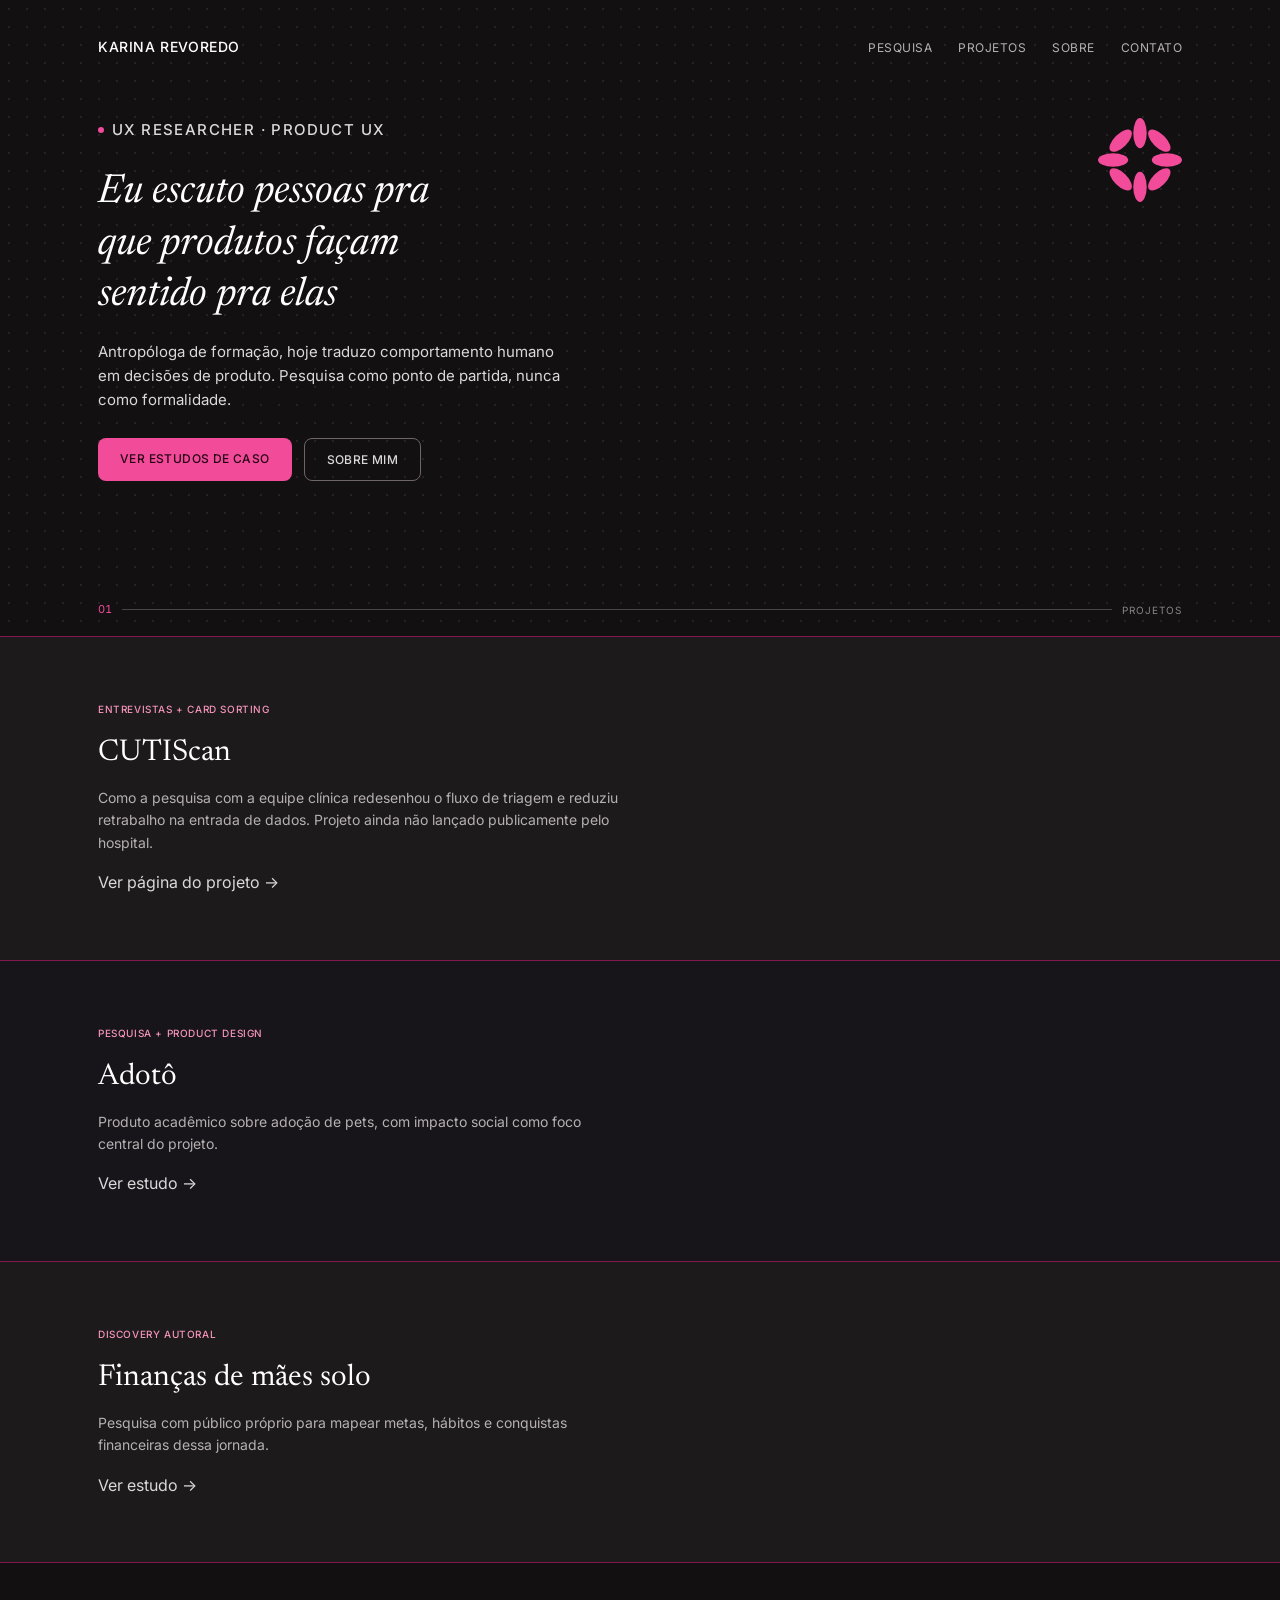
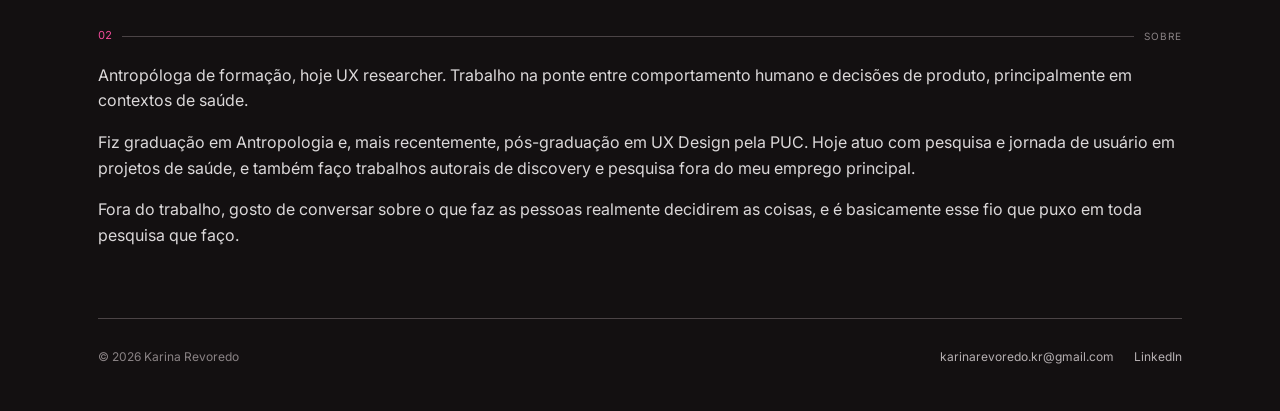
==== Index.html @ 40e07f38 "Add files via upload" ====
<!DOCTYPE html>
<html lang="pt-BR">
<head>
<meta charset="UTF-8">
<meta name="viewport" content="width=device-width, initial-scale=1.0">
<title>Karina Revoredo — UX Researcher</title>

<link rel="preconnect" href="https://fonts.googleapis.com">
<link rel="preconnect" href="https://fonts.gstatic.com" crossorigin>
<link href="https://fonts.googleapis.com/css2?family=Newsreader:ital,wght@0,400;1,400&family=Inter:wght@400;500&display=swap" rel="stylesheet">

<style>
  :root {
    --bg: #131011;
    --surface: #1c1a1a;
    --surface-featured: #1c1a1a;
    --border: #4b4446;
    --border-strong: #6f6568;
    --border-accent: #82194e;
    --text-primary: #ffffff;
    --text-body: #dbd8d9;
    --text-secondary: #b6b0b2;
    --text-muted: #8a8385;
    --pink: #F14B9A;
    --pink-soft: #f594ba;
    --green: #4BF1A2;
    --font-sans: 'Inter', -apple-system, sans-serif;
    --font-editorial: 'Newsreader', Georgia, serif;
    --radius: 10px;
    --radius-lg: 12px;
  }

  html { scroll-behavior: smooth; }
  * { box-sizing: border-box; }

  body {
    margin: 0;
    background: var(--bg);
    color: var(--text-body);
    font-family: var(--font-sans);
    line-height: 1.6;
    overflow-x: hidden;
  }

  a { color: inherit; }

  .skip-link {
    position: absolute;
    left: -999px;
    top: 0;
    background: var(--pink);
    color: #270314;
    padding: 10px 16px;
    z-index: 100;
    border-radius: 0 0 8px 0;
  }

  .skip-link:focus { left: 0; }

  a:focus-visible,
  button:focus-visible {
    outline: 2px solid var(--green);
    outline-offset: 3px;
  }

  :root {
    --wrap-max: 760px;
    --wrap-pad: 28px;
  }

  .wrap {
    max-width: var(--wrap-max);
    margin: 0 auto;
    padding: 0 var(--wrap-pad);
    position: relative;
  }

  @media (min-width: 900px) {
    :root {
      --wrap-max: 980px;
      --wrap-pad: 40px;
    }
  }

  @media (min-width: 1280px) {
    :root {
      --wrap-max: 1180px;
      --wrap-pad: 48px;
    }
  }

  .bleed {
    width: 100vw;
    position: relative;
    left: 50%;
    transform: translateX(-50%);
  }

  /* Cards de projeto sem imagens */
  .bleed-grid {
    display: grid;
    grid-template-columns: 1fr;
  }

  .bleed-text {
    padding: 44px var(--wrap-pad) 48px;
  }

  @media (min-width: 700px) {
    .bleed-text {
      padding: 64px max(
        var(--wrap-pad),
        calc((100vw - var(--wrap-max)) / 2 + var(--wrap-pad))
      );
      min-height: 280px;
      display: flex;
      flex-direction: column;
      justify-content: center;
    }
  }

  .glico-card {
    max-width: 640px;
    margin: 0 auto;
    background: var(--surface);
    border: 1px solid var(--border);
    border-radius: var(--radius-lg);
    padding: 32px;
  }

  .glico-card h2 {
    font-family: var(--font-editorial);
    font-weight: 400;
    font-size: clamp(22px, 3vw, 28px);
    color: var(--text-primary);
    margin: 12px 0 14px;
  }

  .glico-card p {
    font-size: 14px;
    color: var(--text-secondary);
    margin: 0 0 22px;
  }

  .glico-card .tag {
    display: inline-block;
    font-size: 10px;
    font-weight: 500;
    letter-spacing: 0.6px;
    text-transform: uppercase;
    color: var(--pink-soft);
  }

  .glico-facts {
    display: grid;
    grid-template-columns: repeat(3, 1fr);
    gap: 14px;
    margin-bottom: 0;
  }

  .glico-facts .fact {
    border: 1px solid var(--border);
    border-radius: var(--radius);
    padding: 14px 16px;
  }

  .glico-facts .fact .label {
    font-size: 10px;
    letter-spacing: 0.5px;
    text-transform: uppercase;
    color: var(--text-muted);
    margin-bottom: 6px;
  }

  .glico-facts .fact .value {
    font-size: 13px;
    color: var(--text-body);
    line-height: 1.45;
  }

  @media (max-width: 640px) {
    .glico-facts { grid-template-columns: 1fr; }
    .glico-card { padding: 24px; }
  }

  .status-pill {
    display: inline-flex;
    align-items: center;
    gap: 6px;
    font-size: 10px;
    font-weight: 500;
    letter-spacing: 0.5px;
    text-transform: uppercase;
    color: var(--text-muted);
    border: 1px solid var(--border-strong);
    border-radius: 20px;
    padding: 4px 10px;
    margin-top: 4px;
  }

  .status-pill .dot {
    width: 5px;
    height: 5px;
    border-radius: 50%;
    background: var(--green);
  }

  .texture {
    position: fixed;
    inset: 0;
    z-index: -1;
    opacity: 0.35;
    pointer-events: none;
    background-image: radial-gradient(var(--border) 1px, transparent 1.4px);
    background-size: 18px 18px;
  }

  header {
    display: flex;
    justify-content: space-between;
    align-items: center;
    padding: 36px 0 60px;
  }

  .logo {
    font-size: 14px;
    font-weight: 500;
    letter-spacing: 0.6px;
    text-transform: uppercase;
    color: var(--text-primary);
  }

  nav ul {
    list-style: none;
    display: flex;
    gap: 26px;
    margin: 0;
    padding: 0;
    font-size: 12px;
    letter-spacing: 0.5px;
    text-transform: uppercase;
    color: var(--text-secondary);
  }

  nav a { text-decoration: none; }
  nav a:hover { color: var(--text-primary); }

  .eyebrow {
    display: flex;
    align-items: center;
    gap: 8px;
    font-size: 11px;
    letter-spacing: 1.4px;
    text-transform: uppercase;
    color: var(--text-muted);
    font-weight: 500;
    margin-bottom: 12px;
  }

  .eyebrow .dot {
    width: 6px;
    height: 6px;
    border-radius: 50%;
    background: var(--pink);
  }

  .hero {
    position: relative;
    padding-bottom: 56px;
  }

  .hero-mark {
    position: absolute;
    top: 6px;
    right: 0;
  }

  h1 {
    font-family: var(--font-editorial);
    font-style: italic;
    font-weight: 400;
    font-size: clamp(28px, 5vw, 40px);
    color: var(--text-primary);
    line-height: 1.28;
    margin: 0 0 18px;
    max-width: 15ch;
  }

  .hero p {
    font-size: 15px;
    color: var(--text-body);
    max-width: 52ch;
    margin: 0 0 26px;
  }

  .btn-row {
    display: flex;
    gap: 12px;
    flex-wrap: wrap;
  }

  .btn {
    font-size: 12px;
    font-weight: 500;
    letter-spacing: 0.4px;
    text-transform: uppercase;
    padding: 11px 22px;
    border-radius: 8px;
    text-decoration: none;
    display: inline-block;
  }

  .btn-primary {
    background: var(--pink);
    color: #270314;
    border: none;
    transition: background 0.2s ease, transform 0.2s ease;
  }

  .btn-primary:hover {
    background: var(--pink-soft);
    transform: translateY(-2px);
  }

  .btn-secondary {
    background: transparent;
    color: var(--text-body);
    border: 1px solid var(--border-strong);
    transition: border-color 0.2s ease, transform 0.2s ease;
  }

  .btn-secondary:hover {
    border-color: var(--text-secondary);
    transform: translateY(-2px);
  }

  .section-label {
    display: flex;
    align-items: center;
    gap: 10px;
    margin: 64px 0 18px;
  }

  .section-label .index {
    font-size: 11px;
    color: var(--pink);
    font-variant-numeric: tabular-nums;
  }

  .section-label .rule {
    flex: 1;
    height: 1px;
    background: var(--border);
  }

  .section-label .name {
    font-size: 10px;
    letter-spacing: 1px;
    text-transform: uppercase;
    color: var(--text-muted);
  }

  .case-block {
    border-top: 1px solid var(--border-accent);
    border-bottom: 1px solid var(--border-accent);
    margin-top: -1px;
  }

  .case-tint-a { background: var(--surface-featured); }
  .case-tint-b { background: #17151a; }

  .featured-case {
    text-decoration: none;
    display: block;
    transition: background 0.2s ease;
  }

  .featured-case:hover {
    background: rgba(255, 255, 255, 0.03);
  }

  .featured-case .tag {
    display: inline-block;
    font-size: 10px;
    font-weight: 500;
    letter-spacing: 0.6px;
    text-transform: uppercase;
    color: var(--pink-soft);
  }

  .featured-case h2 {
    font-family: var(--font-editorial);
    font-weight: 400;
    font-size: clamp(22px, 3vw, 30px);
    color: var(--text-primary);
    margin: 12px 0 10px;
  }

  .featured-case p {
    font-size: 14px;
    color: var(--text-secondary);
    max-width: 58ch;
    margin: 0 0 16px;
  }

  footer {
    margin-top: 70px;
    padding: 28px 0 44px;
    border-top: 1px solid var(--border);
    font-size: 12px;
    color: var(--text-muted);
    display: flex;
    justify-content: space-between;
    flex-wrap: wrap;
    gap: 10px;
  }

  footer a {
    text-decoration: none;
    color: var(--text-secondary);
  }

  footer a:hover { color: var(--text-primary); }

  @media (max-width: 520px) {
    header {
      flex-direction: column;
      align-items: flex-start;
      gap: 16px;
    }

    nav ul {
      gap: 16px;
      flex-wrap: wrap;
    }

    .hero-mark {
      display: none;
    }
  }

  @media (min-width: 900px) {
    .hero-mark {
      width: 84px;
      height: 84px;
      top: 0;
    }

    h1 { max-width: 17ch; }
  }

  @media (prefers-reduced-motion: reduce) {
    * { transition: none !important; }
  }
</style>
</head>

<body>

<a href="#conteudo" class="skip-link">Pular para o conteúdo</a>
<div class="texture" aria-hidden="true"></div>

<div class="wrap">
  <header>
    <span class="logo">Karina Revoredo</span>

    <nav aria-label="Navegação principal">
      <ul>
        <li><a href="#pesquisa">Pesquisa</a></li>
        <li><a href="#projetos">Projetos</a></li>
        <li><a href="#sobre">Sobre</a></li>
        <li><a href="#contato">Contato</a></li>
      </ul>
    </nav>
  </header>
</div>

<main id="conteudo">

  <div class="wrap">
    <section class="hero" aria-label="Introdução">

      <!-- Marca gráfica em SVG, não é uma foto/imagem externa -->
      <svg class="hero-mark" width="54" height="54" viewBox="0 0 100 100" aria-hidden="true">
        <g fill="#F14B9A">
          <ellipse cx="50" cy="18" rx="8" ry="18"></ellipse>
          <ellipse cx="50" cy="82" rx="8" ry="18"></ellipse>
          <ellipse cx="18" cy="50" rx="18" ry="8"></ellipse>
          <ellipse cx="82" cy="50" rx="18" ry="8"></ellipse>
          <ellipse cx="27" cy="27" rx="8" ry="17" transform="rotate(45 27 27)"></ellipse>
          <ellipse cx="73" cy="73" rx="8" ry="17" transform="rotate(45 73 73)"></ellipse>
          <ellipse cx="73" cy="27" rx="8" ry="17" transform="rotate(-45 73 27)"></ellipse>
          <ellipse cx="27" cy="73" rx="8" ry="17" transform="rotate(-45 27 73)"></ellipse>
        </g>
      </svg>

      <p class="eyebrow">
        <span class="dot" aria-hidden="true"></span>
        UX researcher · product UX
      </p>

      <h1>Eu escuto pessoas pra que produtos façam sentido pra elas</h1>

      <p>
        Antropóloga de formação, hoje traduzo comportamento humano em decisões de produto.
        Pesquisa como ponto de partida, nunca como formalidade.
      </p>

      <div class="btn-row">
        <a href="#projetos" class="btn btn-primary">Ver estudos de caso</a>
        <a href="#sobre" class="btn btn-secondary">Sobre mim</a>
      </div>
    </section>
  </div>

  <section id="pesquisa" aria-label="Projetos">

    <div class="wrap">
      <div class="section-label">
        <span class="index">01</span>
        <span class="rule"></span>
        <span class="name">Projetos</span>
      </div>
    </div>

    <!-- CUTIScan: card sem imagem -->
    <div class="bleed case-block case-tint-a" id="projetos">
      <a
        href="https://hospitais.proadi-sus.org.br/projeto/hiae/uso-de-inteligencia-artificial-como-ferramenta-de-apoio-ao-diagnostico-de-doencas"
        target="_blank"
        rel="noopener"
        class="bleed-grid featured-case"
      >
        <div class="bleed-text">
          <span class="tag">Entrevistas + card sorting</span>
          <h2>CUTIScan</h2>
          <p>
            Como a pesquisa com a equipe clínica redesenhou o fluxo de triagem e reduziu
            retrabalho na entrada de dados. Projeto ainda não lançado publicamente pelo hospital.
          </p>
          <span class="link-arrow">Ver página do projeto →</span>
        </div>
      </a>
    </div>

    <!-- Adotô: card sem imagem -->
    <div class="bleed case-block case-tint-b">
      <a
        href="case-study-adocao-pets.html"
        class="bleed-grid featured-case"
      >
        <div class="bleed-text">
          <span class="tag">Pesquisa + Product Design</span>
          <h2>Adotô</h2>
          <p>
            Produto acadêmico sobre adoção de pets, com impacto social como foco central do projeto.
          </p>
          <span class="link-arrow">Ver estudo →</span>
        </div>
      </a>
    </div>

    <!-- Finanças mães solo: card sem imagem -->
    <div class="bleed case-block case-tint-a">
      <a
        href="case-study-financas-maes-solo.html"
        class="bleed-grid featured-case"
      >
        <div class="bleed-text">
          <span class="tag">Discovery autoral</span>
          <h2>Finanças de mães solo</h2>
          <p>
            Pesquisa com público próprio para mapear metas, hábitos e conquistas financeiras dessa jornada.
          </p>
          <span class="link-arrow">Ver estudo →</span>
        </div>
      </a>
    </div>

  </section>

  <div class="wrap">
    <section id="sobre" aria-label="Sobre">

      <div class="section-label">
        <span class="index">02</span>
        <span class="rule"></span>
        <span class="name">Sobre</span>
      </div>

      <div class="about-content">
        <div class="about-text">
          <p>
            Antropóloga de formação, hoje UX researcher. Trabalho na ponte entre comportamento
            humano e decisões de produto, principalmente em contextos de saúde.
          </p>

          <p>
            Fiz graduação em Antropologia e, mais recentemente, pós-graduação em UX Design pela PUC.
            Hoje atuo com pesquisa e jornada de usuário em projetos de saúde, e também faço trabalhos
            autorais de discovery e pesquisa fora do meu emprego principal.
          </p>

          <p>
            Fora do trabalho, gosto de conversar sobre o que faz as pessoas realmente decidirem as coisas,
            e é basicamente esse fio que puxo em toda pesquisa que faço.
          </p>
        </div>
      </div>

    </section>
  </div>

</main>

<div class="wrap">
  <footer id="contato">
    <span>© 2026 Karina Revoredo</span>

    <div style="display:flex; gap:20px;">
      <a href="mailto:karinarevoredo.kr@gmail.com">karinarevoredo.kr@gmail.com</a>
      <a
        href="https://www.linkedin.com/in/karina-revoredo/"
        target="_blank"
        rel="noopener"
      >LinkedIn</a>
    </div>
  </footer>
</div>

</body>
</html>
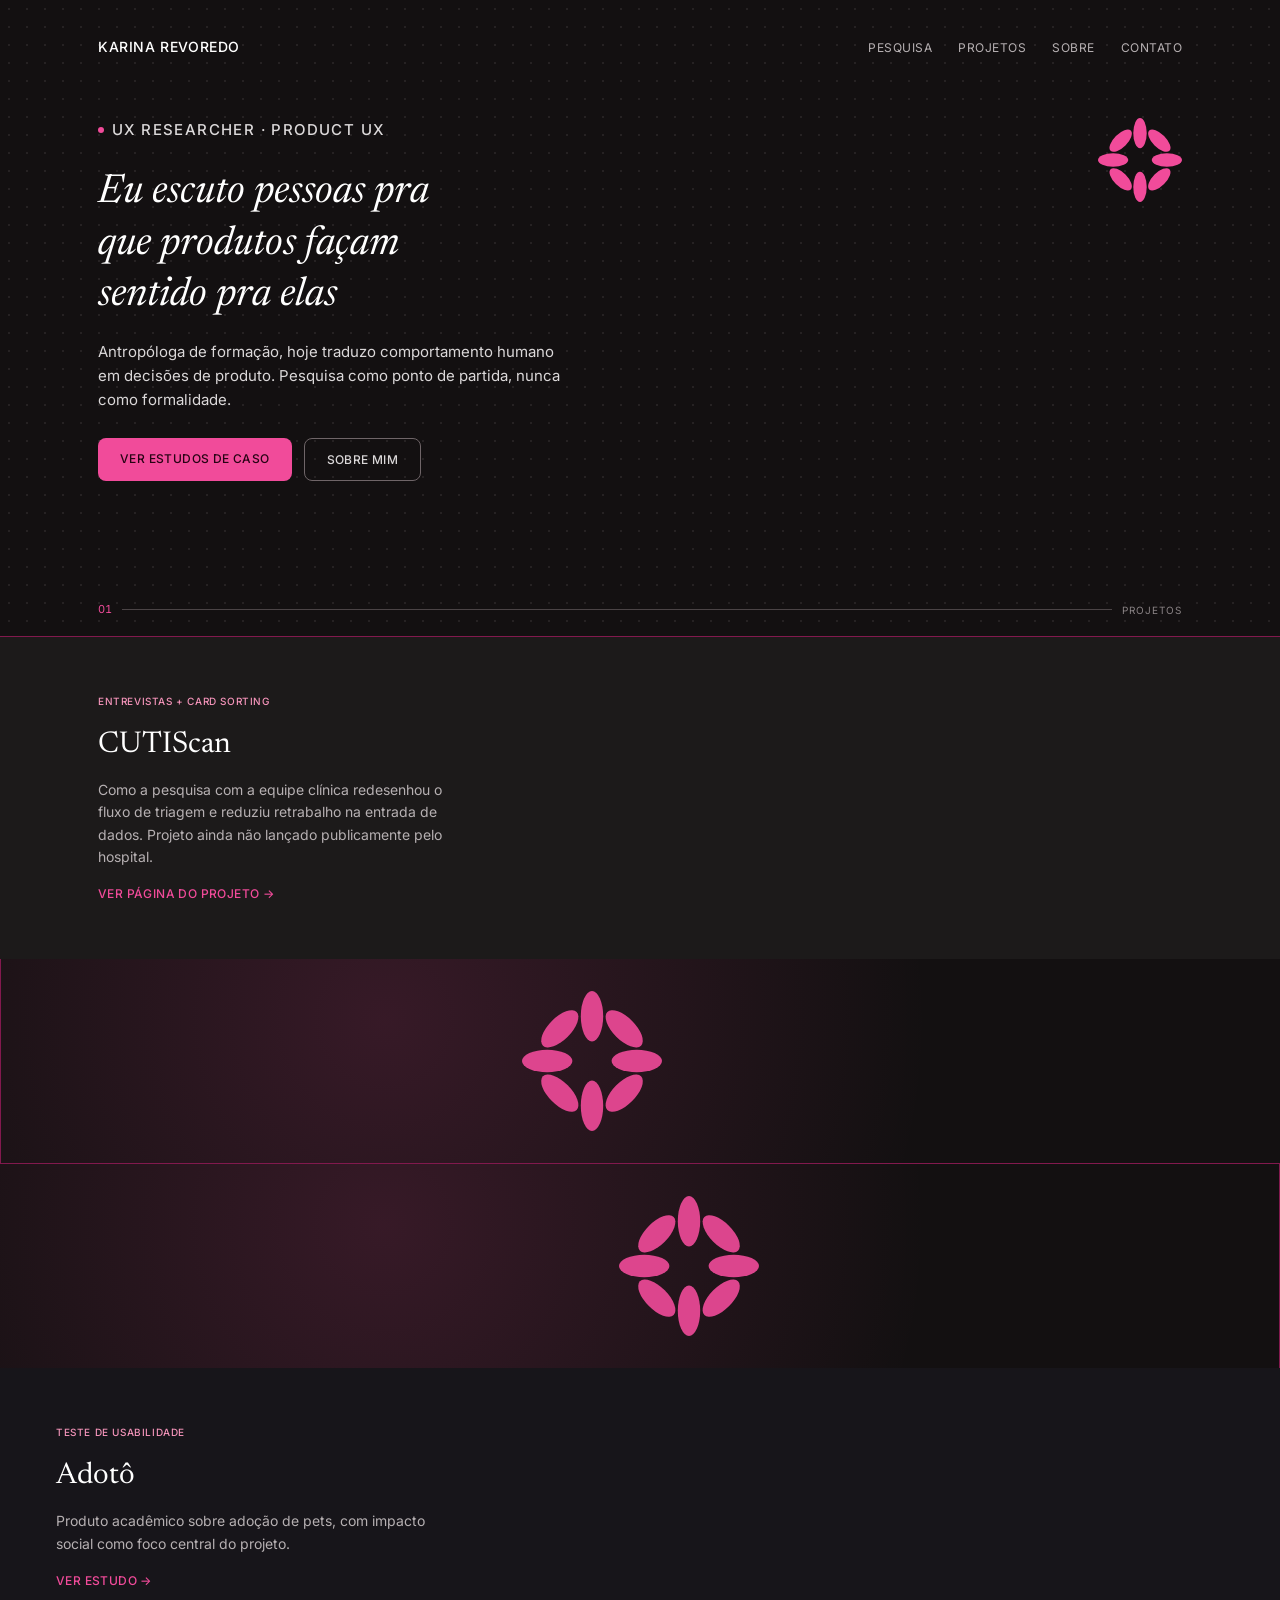
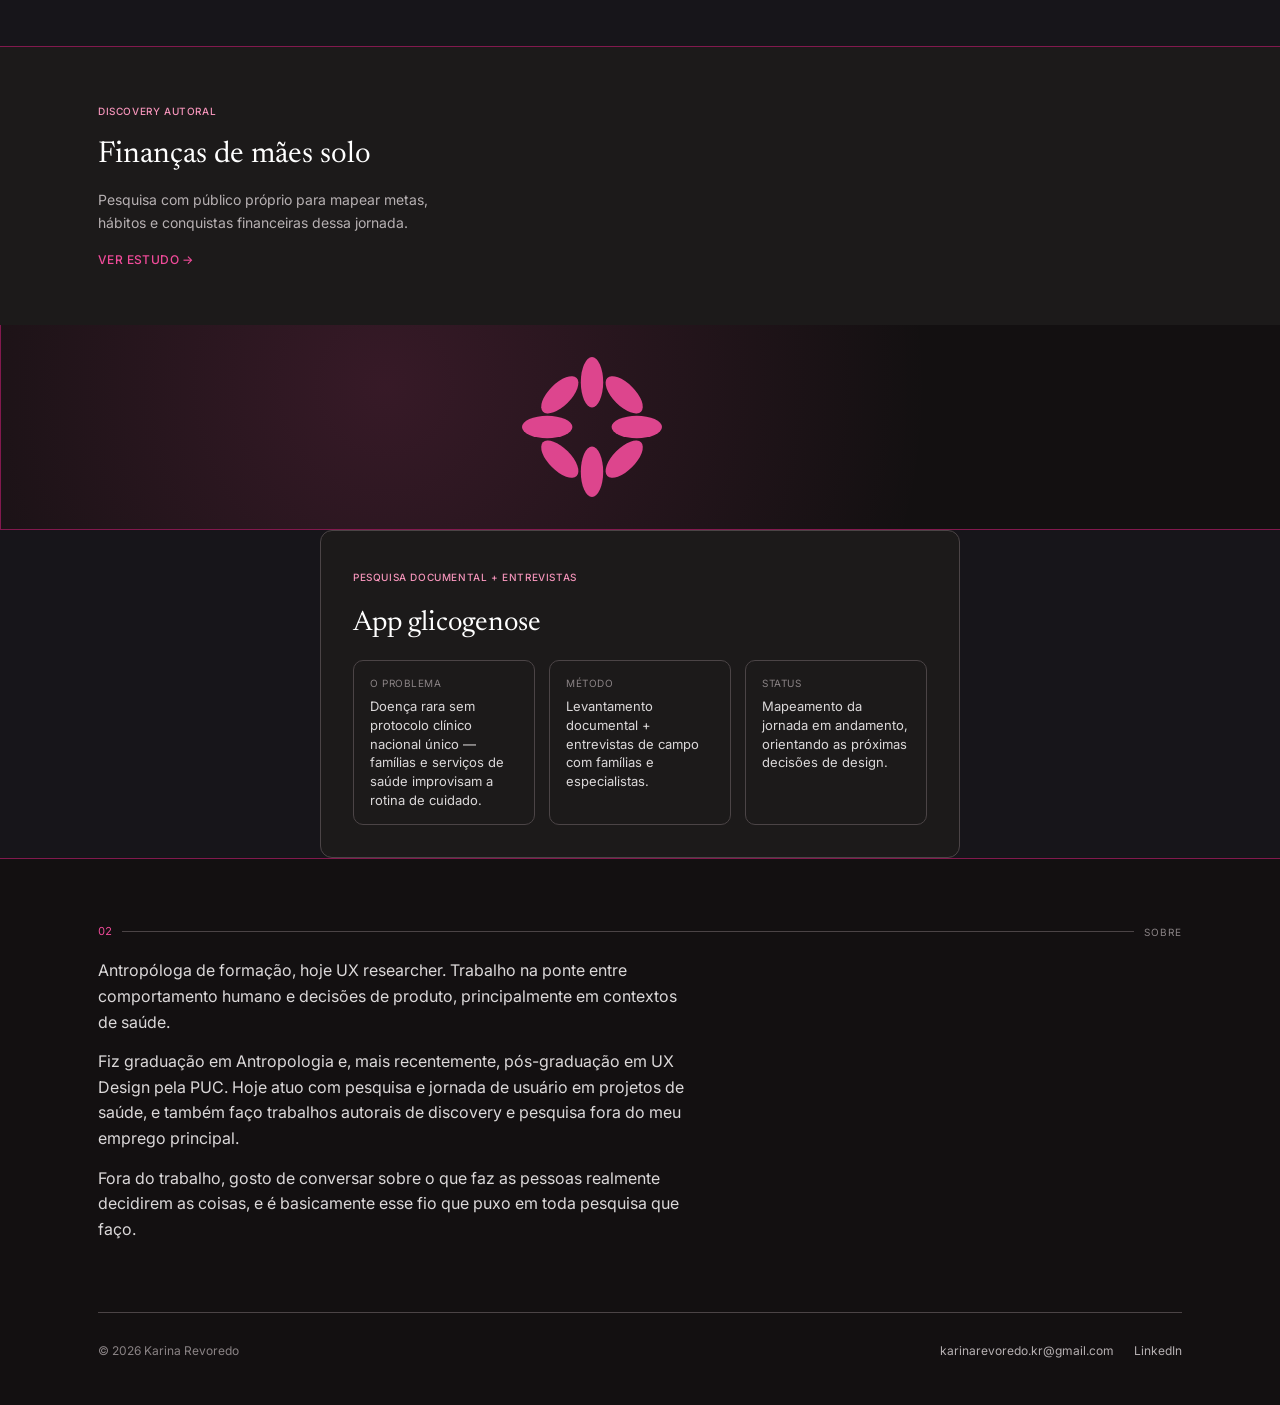
==== commit f164276d: "Add files via upload" ====
--- a/Index.html
+++ b/Index.html
@@ -4,11 +4,9 @@
 <meta charset="UTF-8">
 <meta name="viewport" content="width=device-width, initial-scale=1.0">
 <title>Karina Revoredo — UX Researcher</title>
-
 <link rel="preconnect" href="https://fonts.googleapis.com">
 <link rel="preconnect" href="https://fonts.gstatic.com" crossorigin>
 <link href="https://fonts.googleapis.com/css2?family=Newsreader:ital,wght@0,400;1,400&family=Inter:wght@400;500&display=swap" rel="stylesheet">
-
 <style>
   :root {
     --bg: #131011;
@@ -42,82 +40,71 @@
     overflow-x: hidden;
   }
 
+  img, svg { max-width: 100%; }
   a { color: inherit; }
 
   .skip-link {
-    position: absolute;
-    left: -999px;
-    top: 0;
-    background: var(--pink);
-    color: #270314;
-    padding: 10px 16px;
-    z-index: 100;
-    border-radius: 0 0 8px 0;
-  }
-
+    position: absolute; left: -999px; top: 0;
+    background: var(--pink); color: #270314;
+    padding: 10px 16px; z-index: 100; border-radius: 0 0 8px 0;
+  }
   .skip-link:focus { left: 0; }
 
-  a:focus-visible,
-  button:focus-visible {
+  a:focus-visible, button:focus-visible {
     outline: 2px solid var(--green);
     outline-offset: 3px;
   }
 
-  :root {
-    --wrap-max: 760px;
-    --wrap-pad: 28px;
-  }
-
-  .wrap {
-    max-width: var(--wrap-max);
-    margin: 0 auto;
-    padding: 0 var(--wrap-pad);
-    position: relative;
-  }
-
-  @media (min-width: 900px) {
-    :root {
-      --wrap-max: 980px;
-      --wrap-pad: 40px;
+  :root { --wrap-max: 760px; --wrap-pad: 28px; }
+  .wrap { max-width: var(--wrap-max); margin: 0 auto; padding: 0 var(--wrap-pad); position: relative; }
+
+  @media (min-width: 900px) { :root { --wrap-max: 980px; --wrap-pad: 40px; } }
+  @media (min-width: 1280px) { :root { --wrap-max: 1180px; --wrap-pad: 48px; } }
+
+  .bleed { width: 100vw; position: relative; left: 50%; transform: translateX(-50%); }
+  .bleed-grid { display: grid; grid-template-columns: 1fr; }
+  .bleed-text { padding: 36px var(--wrap-pad) 32px; }
+  .bleed-visual {
+    min-height: 240px;
+    padding: 28px var(--wrap-pad) 36px;
+    display: flex;
+    align-items: center;
+    justify-content: center;
+  }
+
+  @media (min-width: 700px) {
+    .bleed-grid { grid-template-columns: 1fr 1fr; align-items: stretch; }
+    .bleed-text {
+      padding: 56px 56px 56px calc((100vw - var(--wrap-max)) / 2 + var(--wrap-pad));
+      display: flex; flex-direction: column; justify-content: center;
     }
-  }
-
-  @media (min-width: 1280px) {
-    :root {
-      --wrap-max: 1180px;
-      --wrap-pad: 48px;
+    .bleed-visual {
+      padding: 32px calc((100vw - var(--wrap-max)) / 2 + var(--wrap-pad)) 32px 0;
+      min-height: 0;
     }
-  }
-
-  .bleed {
-    width: 100vw;
-    position: relative;
-    left: 50%;
-    transform: translateX(-50%);
-  }
-
-  /* Cards de projeto sem imagens */
-  .bleed-grid {
-    display: grid;
-    grid-template-columns: 1fr;
-  }
-
-  .bleed-text {
-    padding: 44px var(--wrap-pad) 48px;
-  }
-
-  @media (min-width: 700px) {
-    .bleed-text {
-      padding: 64px max(
-        var(--wrap-pad),
-        calc((100vw - var(--wrap-max)) / 2 + var(--wrap-pad))
-      );
-      min-height: 280px;
-      display: flex;
-      flex-direction: column;
-      justify-content: center;
+    .bleed-reverse .bleed-text {
+      order: 2;
+      padding: 56px calc((100vw - var(--wrap-max)) / 2 + var(--wrap-pad)) 56px 56px;
     }
-  }
+    .bleed-reverse .bleed-visual {
+      order: 1;
+      padding: 32px 0 32px calc((100vw - var(--wrap-max)) / 2 + var(--wrap-pad));
+    }
+    .bleed-reverse .bleed-visual { border-left: none; border-right: 1px solid var(--border-accent); }
+  }
+
+  /* imagens reais de tela: sempre inteiras, sem corte nem esticamento */
+  .bleed-visual img {
+    width: auto;
+    height: auto;
+    max-width: 100%;
+    max-height: 460px;
+    object-fit: contain;
+    display: block;
+    border-radius: 14px;
+  }
+
+  .bleed-text-only { padding: 44px var(--wrap-pad) 48px; }
 
   .glico-card {
     max-width: 640px;
@@ -129,26 +116,13 @@
   }
 
   .glico-card h2 {
-    font-family: var(--font-editorial);
-    font-weight: 400;
-    font-size: clamp(22px, 3vw, 28px);
-    color: var(--text-primary);
-    margin: 12px 0 14px;
-  }
-
-  .glico-card p {
-    font-size: 14px;
-    color: var(--text-secondary);
-    margin: 0 0 22px;
-  }
-
+    font-family: var(--font-editorial); font-weight: 400;
+    font-size: clamp(22px, 3vw, 28px); color: var(--text-primary); margin: 12px 0 14px;
+  }
+  .glico-card p { font-size: 14px; color: var(--text-secondary); margin: 0 0 22px; }
   .glico-card .tag {
-    display: inline-block;
-    font-size: 10px;
-    font-weight: 500;
-    letter-spacing: 0.6px;
-    text-transform: uppercase;
-    color: var(--pink-soft);
+    display: inline-block; font-size: 10px; font-weight: 500; letter-spacing: 0.6px;
+    text-transform: uppercase; color: var(--pink-soft);
   }
 
   .glico-facts {
@@ -157,25 +131,16 @@
     gap: 14px;
     margin-bottom: 0;
   }
-
   .glico-facts .fact {
     border: 1px solid var(--border);
     border-radius: var(--radius);
     padding: 14px 16px;
   }
-
   .glico-facts .fact .label {
-    font-size: 10px;
-    letter-spacing: 0.5px;
-    text-transform: uppercase;
-    color: var(--text-muted);
-    margin-bottom: 6px;
-  }
-
+    font-size: 10px; letter-spacing: 0.5px; text-transform: uppercase; color: var(--text-muted); margin-bottom: 6px;
+  }
   .glico-facts .fact .value {
-    font-size: 13px;
-    color: var(--text-body);
-    line-height: 1.45;
+    font-size: 13px; color: var(--text-body); line-height: 1.45;
   }
 
   @media (max-width: 640px) {
@@ -184,277 +149,100 @@
   }
 
   .status-pill {
-    display: inline-flex;
-    align-items: center;
-    gap: 6px;
-    font-size: 10px;
-    font-weight: 500;
-    letter-spacing: 0.5px;
-    text-transform: uppercase;
-    color: var(--text-muted);
-    border: 1px solid var(--border-strong);
-    border-radius: 20px;
-    padding: 4px 10px;
-    margin-top: 4px;
-  }
-
-  .status-pill .dot {
-    width: 5px;
-    height: 5px;
-    border-radius: 50%;
-    background: var(--green);
-  }
+    display: inline-flex; align-items: center; gap: 6px; font-size: 10px; font-weight: 500;
+    letter-spacing: 0.5px; text-transform: uppercase; color: var(--text-muted);
+    border: 1px solid var(--border-strong); border-radius: 20px; padding: 4px 10px; margin-top: 4px;
+  }
+  .status-pill .dot { width: 5px; height: 5px; border-radius: 50%; background: var(--green); }
 
   .texture {
-    position: fixed;
-    inset: 0;
-    z-index: -1;
-    opacity: 0.35;
-    pointer-events: none;
+    position: fixed; inset: 0; z-index: -1; opacity: 0.35; pointer-events: none;
     background-image: radial-gradient(var(--border) 1px, transparent 1.4px);
     background-size: 18px 18px;
   }
 
   header {
-    display: flex;
-    justify-content: space-between;
-    align-items: center;
-    padding: 36px 0 60px;
-  }
-
-  .logo {
-    font-size: 14px;
-    font-weight: 500;
-    letter-spacing: 0.6px;
-    text-transform: uppercase;
-    color: var(--text-primary);
-  }
-
-  nav ul {
-    list-style: none;
-    display: flex;
-    gap: 26px;
-    margin: 0;
-    padding: 0;
-    font-size: 12px;
-    letter-spacing: 0.5px;
-    text-transform: uppercase;
-    color: var(--text-secondary);
-  }
-
+    display: flex; justify-content: space-between; align-items: center; padding: 36px 0 60px;
+  }
+  .logo { font-size: 14px; font-weight: 500; letter-spacing: 0.6px; text-transform: uppercase; color: var(--text-primary); }
+  nav ul { list-style: none; display: flex; gap: 26px; margin: 0; padding: 0; font-size: 12px; letter-spacing: 0.5px; text-transform: uppercase; color: var(--text-secondary); }
   nav a { text-decoration: none; }
   nav a:hover { color: var(--text-primary); }
 
-  .eyebrow {
-    display: flex;
-    align-items: center;
-    gap: 8px;
-    font-size: 11px;
-    letter-spacing: 1.4px;
-    text-transform: uppercase;
-    color: var(--text-muted);
-    font-weight: 500;
-    margin-bottom: 12px;
-  }
-
-  .eyebrow .dot {
-    width: 6px;
-    height: 6px;
-    border-radius: 50%;
-    background: var(--pink);
-  }
-
-  .hero {
-    position: relative;
-    padding-bottom: 56px;
-  }
-
-  .hero-mark {
-    position: absolute;
-    top: 6px;
-    right: 0;
-  }
+  .eyebrow { display: flex; align-items: center; gap: 8px; font-size: 11px; letter-spacing: 1.4px; text-transform: uppercase; color: var(--text-muted); font-weight: 500; margin-bottom: 12px; }
+  .eyebrow .dot { width: 6px; height: 6px; border-radius: 50%; background: var(--pink); }
+
+  .hero { position: relative; padding-bottom: 56px; }
+  .hero-mark { position: absolute; top: 6px; right: 0; }
 
   h1 {
-    font-family: var(--font-editorial);
-    font-style: italic;
-    font-weight: 400;
-    font-size: clamp(28px, 5vw, 40px);
-    color: var(--text-primary);
-    line-height: 1.28;
-    margin: 0 0 18px;
-    max-width: 15ch;
-  }
-
-  .hero p {
-    font-size: 15px;
-    color: var(--text-body);
-    max-width: 52ch;
-    margin: 0 0 26px;
-  }
-
-  .btn-row {
-    display: flex;
-    gap: 12px;
-    flex-wrap: wrap;
-  }
-
-  .btn {
-    font-size: 12px;
-    font-weight: 500;
-    letter-spacing: 0.4px;
-    text-transform: uppercase;
-    padding: 11px 22px;
-    border-radius: 8px;
-    text-decoration: none;
-    display: inline-block;
-  }
-
-  .btn-primary {
-    background: var(--pink);
-    color: #270314;
-    border: none;
-    transition: background 0.2s ease, transform 0.2s ease;
-  }
-
-  .btn-primary:hover {
-    background: var(--pink-soft);
-    transform: translateY(-2px);
-  }
-
-  .btn-secondary {
-    background: transparent;
-    color: var(--text-body);
-    border: 1px solid var(--border-strong);
-    transition: border-color 0.2s ease, transform 0.2s ease;
-  }
-
-  .btn-secondary:hover {
-    border-color: var(--text-secondary);
-    transform: translateY(-2px);
-  }
-
-  .section-label {
-    display: flex;
-    align-items: center;
-    gap: 10px;
-    margin: 64px 0 18px;
-  }
-
-  .section-label .index {
-    font-size: 11px;
-    color: var(--pink);
-    font-variant-numeric: tabular-nums;
-  }
-
-  .section-label .rule {
-    flex: 1;
-    height: 1px;
-    background: var(--border);
-  }
-
-  .section-label .name {
-    font-size: 10px;
-    letter-spacing: 1px;
-    text-transform: uppercase;
-    color: var(--text-muted);
-  }
-
-  .case-block {
-    border-top: 1px solid var(--border-accent);
-    border-bottom: 1px solid var(--border-accent);
-    margin-top: -1px;
-  }
-
+    font-family: var(--font-editorial); font-style: italic; font-weight: 400;
+    font-size: clamp(28px, 5vw, 40px); color: var(--text-primary); line-height: 1.28; margin: 0 0 18px; max-width: 15ch;
+  }
+  .hero p { font-size: 15px; color: var(--text-body); max-width: 52ch; margin: 0 0 26px; }
+
+  .btn-row { display: flex; gap: 12px; flex-wrap: wrap; }
+  .btn { font-size: 12px; font-weight: 500; letter-spacing: 0.4px; text-transform: uppercase; padding: 11px 22px; border-radius: 8px; text-decoration: none; display: inline-block; }
+  .btn-primary { background: var(--pink); color: #270314; border: none; transition: background 0.2s ease, transform 0.2s ease; }
+  .btn-primary:hover { background: var(--pink-soft); transform: translateY(-2px); }
+  .btn-secondary { background: transparent; color: var(--text-body); border: 1px solid var(--border-strong); transition: border-color 0.2s ease, transform 0.2s ease; }
+  .btn-secondary:hover { border-color: var(--text-secondary); transform: translateY(-2px); }
+
+  .section-label { display: flex; align-items: center; gap: 10px; margin: 64px 0 18px; }
+  .section-label .index { font-size: 11px; color: var(--pink); font-variant-numeric: tabular-nums; }
+  .section-label .rule { flex: 1; height: 1px; background: var(--border); }
+  .section-label .name { font-size: 10px; letter-spacing: 1px; text-transform: uppercase; color: var(--text-muted); }
+
+  .case-block { border-top: 1px solid var(--border-accent); border-bottom: 1px solid var(--border-accent); margin-top: -1px; }
   .case-tint-a { background: var(--surface-featured); }
   .case-tint-b { background: #17151a; }
 
-  .featured-case {
-    text-decoration: none;
-    display: block;
-    transition: background 0.2s ease;
-  }
-
-  .featured-case:hover {
-    background: rgba(255, 255, 255, 0.03);
-  }
-
-  .featured-case .tag {
-    display: inline-block;
-    font-size: 10px;
-    font-weight: 500;
-    letter-spacing: 0.6px;
-    text-transform: uppercase;
-    color: var(--pink-soft);
-  }
-
-  .featured-case h2 {
-    font-family: var(--font-editorial);
-    font-weight: 400;
-    font-size: clamp(22px, 3vw, 30px);
-    color: var(--text-primary);
-    margin: 12px 0 10px;
-  }
-
-  .featured-case p {
-    font-size: 14px;
-    color: var(--text-secondary);
-    max-width: 58ch;
-    margin: 0 0 16px;
-  }
+  .featured-case { text-decoration: none; display: block; transition: background 0.2s ease; }
+  .featured-case:hover { background: rgba(255, 255, 255, 0.03); }
+  .featured-case .tag { display: inline-block; font-size: 10px; font-weight: 500; letter-spacing: 0.6px; text-transform: uppercase; color: var(--pink-soft); }
+  .featured-case h2 { font-family: var(--font-editorial); font-weight: 400; font-size: clamp(22px, 3vw, 30px); color: var(--text-primary); margin: 12px 0 10px; }
+  .featured-case p { font-size: 14px; color: var(--text-secondary); max-width: 42ch; margin: 0 0 16px; }
+
+  .visual-mark { width: 100%; max-width: 140px; opacity: 0.9; }
+
+  @media (min-width: 700px) {
+    .bleed-visual {
+      background: radial-gradient(circle at 30% 30%, rgba(241, 75, 154, 0.16), transparent 60%), var(--bg);
+      border-left: 1px solid var(--border-accent);
+    }
+    .bleed-reverse .bleed-visual { border-left: none; }
+  }
+
+  .about-photo { width: 120px; height: 120px; border-radius: 50%; object-fit: cover; border: 1px solid var(--border-strong); margin-bottom: 20px; flex-shrink: 0; }
+  .about-text p { max-width: 60ch; margin: 0 0 14px; }
+  .about-text p:last-child { margin-bottom: 0; }
+
+  .link-arrow { font-size: 12px; font-weight: 500; letter-spacing: 0.4px; text-transform: uppercase; color: var(--pink); text-decoration: none; }
+  .link-arrow:hover { color: var(--pink-soft); }
 
   footer {
-    margin-top: 70px;
-    padding: 28px 0 44px;
-    border-top: 1px solid var(--border);
-    font-size: 12px;
-    color: var(--text-muted);
-    display: flex;
-    justify-content: space-between;
-    flex-wrap: wrap;
-    gap: 10px;
-  }
-
-  footer a {
-    text-decoration: none;
-    color: var(--text-secondary);
-  }
-
+    margin-top: 70px; padding: 28px 0 44px; border-top: 1px solid var(--border);
+    font-size: 12px; color: var(--text-muted); display: flex; justify-content: space-between; flex-wrap: wrap; gap: 10px;
+  }
+  footer a { text-decoration: none; color: var(--text-secondary); }
   footer a:hover { color: var(--text-primary); }
 
   @media (max-width: 520px) {
-    header {
-      flex-direction: column;
-      align-items: flex-start;
-      gap: 16px;
-    }
-
-    nav ul {
-      gap: 16px;
-      flex-wrap: wrap;
-    }
-
-    .hero-mark {
-      display: none;
-    }
+    header { flex-direction: column; align-items: flex-start; gap: 16px; }
+    nav ul { gap: 16px; flex-wrap: wrap; }
+    .hero-mark { display: none; }
   }
 
   @media (min-width: 900px) {
-    .hero-mark {
-      width: 84px;
-      height: 84px;
-      top: 0;
-    }
-
+    .hero-mark { width: 84px; height: 84px; top: 0; }
     h1 { max-width: 17ch; }
-  }
-
-  @media (prefers-reduced-motion: reduce) {
-    * { transition: none !important; }
-  }
+    .about-content { display: flex; align-items: flex-start; gap: 40px; }
+    .about-photo { margin-bottom: 0; }
+  }
+
+  @media (prefers-reduced-motion: reduce) { * { transition: none !important; } }
 </style>
 </head>
-
 <body>
 
 <a href="#conteudo" class="skip-link">Pular para o conteúdo</a>
@@ -463,7 +251,6 @@
 <div class="wrap">
   <header>
     <span class="logo">Karina Revoredo</span>
-
     <nav aria-label="Navegação principal">
       <ul>
         <li><a href="#pesquisa">Pesquisa</a></li>
@@ -479,8 +266,6 @@
 
   <div class="wrap">
     <section class="hero" aria-label="Introdução">
-
-      <!-- Marca gráfica em SVG, não é uma foto/imagem externa -->
       <svg class="hero-mark" width="54" height="54" viewBox="0 0 100 100" aria-hidden="true">
         <g fill="#F14B9A">
           <ellipse cx="50" cy="18" rx="8" ry="18"></ellipse>
@@ -494,18 +279,9 @@
         </g>
       </svg>
 
-      <p class="eyebrow">
-        <span class="dot" aria-hidden="true"></span>
-        UX researcher · product UX
-      </p>
-
+      <p class="eyebrow"><span class="dot" aria-hidden="true"></span> UX researcher · product UX</p>
       <h1>Eu escuto pessoas pra que produtos façam sentido pra elas</h1>
-
-      <p>
-        Antropóloga de formação, hoje traduzo comportamento humano em decisões de produto.
-        Pesquisa como ponto de partida, nunca como formalidade.
-      </p>
-
+      <p>Antropóloga de formação, hoje traduzo comportamento humano em decisões de produto. Pesquisa como ponto de partida, nunca como formalidade.</p>
       <div class="btn-row">
         <a href="#projetos" class="btn btn-primary">Ver estudos de caso</a>
         <a href="#sobre" class="btn btn-secondary">Sobre mim</a>
@@ -514,7 +290,6 @@
   </div>
 
   <section id="pesquisa" aria-label="Projetos">
-
     <div class="wrap">
       <div class="section-label">
         <span class="index">01</span>
@@ -523,91 +298,121 @@
       </div>
     </div>
 
-    <!-- CUTIScan: card sem imagem -->
+    <!-- CUTIScan: sem print público disponível, mantém a marca gráfica -->
     <div class="bleed case-block case-tint-a" id="projetos">
-      <a
-        href="https://hospitais.proadi-sus.org.br/projeto/hiae/uso-de-inteligencia-artificial-como-ferramenta-de-apoio-ao-diagnostico-de-doencas"
-        target="_blank"
-        rel="noopener"
-        class="bleed-grid featured-case"
-      >
+      <a href="https://hospitais.proadi-sus.org.br/projeto/hiae/uso-de-inteligencia-artificial-como-ferramenta-de-apoio-ao-diagnostico-de-doencas" target="_blank" rel="noopener" class="bleed-grid featured-case">
         <div class="bleed-text">
           <span class="tag">Entrevistas + card sorting</span>
           <h2>CUTIScan</h2>
-          <p>
-            Como a pesquisa com a equipe clínica redesenhou o fluxo de triagem e reduziu
-            retrabalho na entrada de dados. Projeto ainda não lançado publicamente pelo hospital.
-          </p>
+          <p>Como a pesquisa com a equipe clínica redesenhou o fluxo de triagem e reduziu retrabalho na entrada de dados. Projeto ainda não lançado publicamente pelo hospital.</p>
           <span class="link-arrow">Ver página do projeto →</span>
         </div>
+        <div class="bleed-visual">
+          <svg class="visual-mark" viewBox="0 0 100 100" aria-hidden="true">
+            <g fill="#F14B9A">
+              <ellipse cx="50" cy="18" rx="8" ry="18"></ellipse>
+              <ellipse cx="50" cy="82" rx="8" ry="18"></ellipse>
+              <ellipse cx="18" cy="50" rx="18" ry="8"></ellipse>
+              <ellipse cx="82" cy="50" rx="18" ry="8"></ellipse>
+              <ellipse cx="27" cy="27" rx="8" ry="17" transform="rotate(45 27 27)"></ellipse>
+              <ellipse cx="73" cy="73" rx="8" ry="17" transform="rotate(45 73 73)"></ellipse>
+              <ellipse cx="73" cy="27" rx="8" ry="17" transform="rotate(-45 73 27)"></ellipse>
+              <ellipse cx="27" cy="73" rx="8" ry="17" transform="rotate(-45 27 73)"></ellipse>
+            </g>
+          </svg>
+        </div>
       </a>
     </div>
 
-    <!-- Adotô: card sem imagem -->
+    <!-- Adotô: sem imagem pública, mantém a marca gráfica -->
     <div class="bleed case-block case-tint-b">
-      <a
-        href="case-study-adocao-pets.html"
-        class="bleed-grid featured-case"
-      >
+      <a href="case-study-adocao-pets.html" class="bleed-grid bleed-reverse featured-case">
+        <div class="bleed-visual">
+<svg class="visual-mark" viewBox="0 0 100 100" aria-hidden="true">
+  <g fill="#F14B9A">
+    <ellipse cx="50" cy="18" rx="8" ry="18"></ellipse>
+    <ellipse cx="50" cy="82" rx="8" ry="18"></ellipse>
+    <ellipse cx="18" cy="50" rx="18" ry="8"></ellipse>
+    <ellipse cx="82" cy="50" rx="18" ry="8"></ellipse>
+    <ellipse cx="27" cy="27" rx="8" ry="17" transform="rotate(45 27 27)"></ellipse>
+    <ellipse cx="73" cy="73" rx="8" ry="17" transform="rotate(45 73 73)"></ellipse>
+    <ellipse cx="73" cy="27" rx="8" ry="17" transform="rotate(-45 73 27)"></ellipse>
+    <ellipse cx="27" cy="73" rx="8" ry="17" transform="rotate(-45 27 73)"></ellipse>
+  </g>
+</svg>
+        </div>
         <div class="bleed-text">
-          <span class="tag">Pesquisa + Product Design</span>
+          <span class="tag">Teste de usabilidade</span>
           <h2>Adotô</h2>
-          <p>
-            Produto acadêmico sobre adoção de pets, com impacto social como foco central do projeto.
-          </p>
+          <p>Produto acadêmico sobre adoção de pets, com impacto social como foco central do projeto.</p>
           <span class="link-arrow">Ver estudo →</span>
         </div>
       </a>
     </div>
 
-    <!-- Finanças mães solo: card sem imagem -->
+    <!-- Finanças mães solo: print real da jornada de telas -->
     <div class="bleed case-block case-tint-a">
-      <a
-        href="case-study-financas-maes-solo.html"
-        class="bleed-grid featured-case"
-      >
+      <a href="case-study-financas-maes-solo.html" class="bleed-grid featured-case">
         <div class="bleed-text">
           <span class="tag">Discovery autoral</span>
           <h2>Finanças de mães solo</h2>
-          <p>
-            Pesquisa com público próprio para mapear metas, hábitos e conquistas financeiras dessa jornada.
-          </p>
+          <p>Pesquisa com público próprio para mapear metas, hábitos e conquistas financeiras dessa jornada.</p>
           <span class="link-arrow">Ver estudo →</span>
         </div>
+        <div class="bleed-visual">
+<svg class="visual-mark" viewBox="0 0 100 100" aria-hidden="true">
+  <g fill="#F14B9A">
+    <ellipse cx="50" cy="18" rx="8" ry="18"></ellipse>
+    <ellipse cx="50" cy="82" rx="8" ry="18"></ellipse>
+    <ellipse cx="18" cy="50" rx="18" ry="8"></ellipse>
+    <ellipse cx="82" cy="50" rx="18" ry="8"></ellipse>
+    <ellipse cx="27" cy="27" rx="8" ry="17" transform="rotate(45 27 27)"></ellipse>
+    <ellipse cx="73" cy="73" rx="8" ry="17" transform="rotate(45 73 73)"></ellipse>
+    <ellipse cx="73" cy="27" rx="8" ry="17" transform="rotate(-45 73 27)"></ellipse>
+    <ellipse cx="27" cy="73" rx="8" ry="17" transform="rotate(-45 27 73)"></ellipse>
+  </g>
+</svg>
+        </div>
       </a>
     </div>
 
+    <!-- Glicogenose: em andamento, sem visual ainda -->
+    <div class="bleed case-block case-tint-b">
+      <div class="glico-card">
+        <span class="tag">Pesquisa documental + entrevistas</span>
+        <h2>App glicogenose</h2>
+        <div class="glico-facts">
+          <div class="fact">
+            <div class="label">O problema</div>
+            <div class="value">Doença rara sem protocolo clínico nacional único — famílias e serviços de saúde improvisam a rotina de cuidado.</div>
+          </div>
+          <div class="fact">
+            <div class="label">Método</div>
+            <div class="value">Levantamento documental + entrevistas de campo com famílias e especialistas.</div>
+          </div>
+          <div class="fact">
+            <div class="label">Status</div>
+            <div class="value">Mapeamento da jornada em andamento, orientando as próximas decisões de design.</div>
+          </div>
+        </div>
+      </div>
+    </div>
   </section>
 
   <div class="wrap">
     <section id="sobre" aria-label="Sobre">
-
       <div class="section-label">
         <span class="index">02</span>
         <span class="rule"></span>
         <span class="name">Sobre</span>
       </div>
-
       <div class="about-content">
         <div class="about-text">
-          <p>
-            Antropóloga de formação, hoje UX researcher. Trabalho na ponte entre comportamento
-            humano e decisões de produto, principalmente em contextos de saúde.
-          </p>
-
-          <p>
-            Fiz graduação em Antropologia e, mais recentemente, pós-graduação em UX Design pela PUC.
-            Hoje atuo com pesquisa e jornada de usuário em projetos de saúde, e também faço trabalhos
-            autorais de discovery e pesquisa fora do meu emprego principal.
-          </p>
-
-          <p>
-            Fora do trabalho, gosto de conversar sobre o que faz as pessoas realmente decidirem as coisas,
-            e é basicamente esse fio que puxo em toda pesquisa que faço.
-          </p>
+          <p>Antropóloga de formação, hoje UX researcher. Trabalho na ponte entre comportamento humano e decisões de produto, principalmente em contextos de saúde.</p>
+          <p>Fiz graduação em Antropologia e, mais recentemente, pós-graduação em UX Design pela PUC. Hoje atuo com pesquisa e jornada de usuário em projetos de saúde, e também faço trabalhos autorais de discovery e pesquisa fora do meu emprego principal.</p>
+          <p>Fora do trabalho, gosto de conversar sobre o que faz as pessoas realmente decidirem as coisas, e é basicamente esse fio que puxo em toda pesquisa que faço.</p>
         </div>
       </div>
-
     </section>
   </div>
 
@@ -616,14 +421,9 @@
 <div class="wrap">
   <footer id="contato">
     <span>© 2026 Karina Revoredo</span>
-
     <div style="display:flex; gap:20px;">
       <a href="mailto:karinarevoredo.kr@gmail.com">karinarevoredo.kr@gmail.com</a>
-      <a
-        href="https://www.linkedin.com/in/karina-revoredo/"
-        target="_blank"
-        rel="noopener"
-      >LinkedIn</a>
+      <a href="https://www.linkedin.com/in/karina-revoredo/" target="_blank" rel="noopener">LinkedIn</a>
     </div>
   </footer>
 </div>
